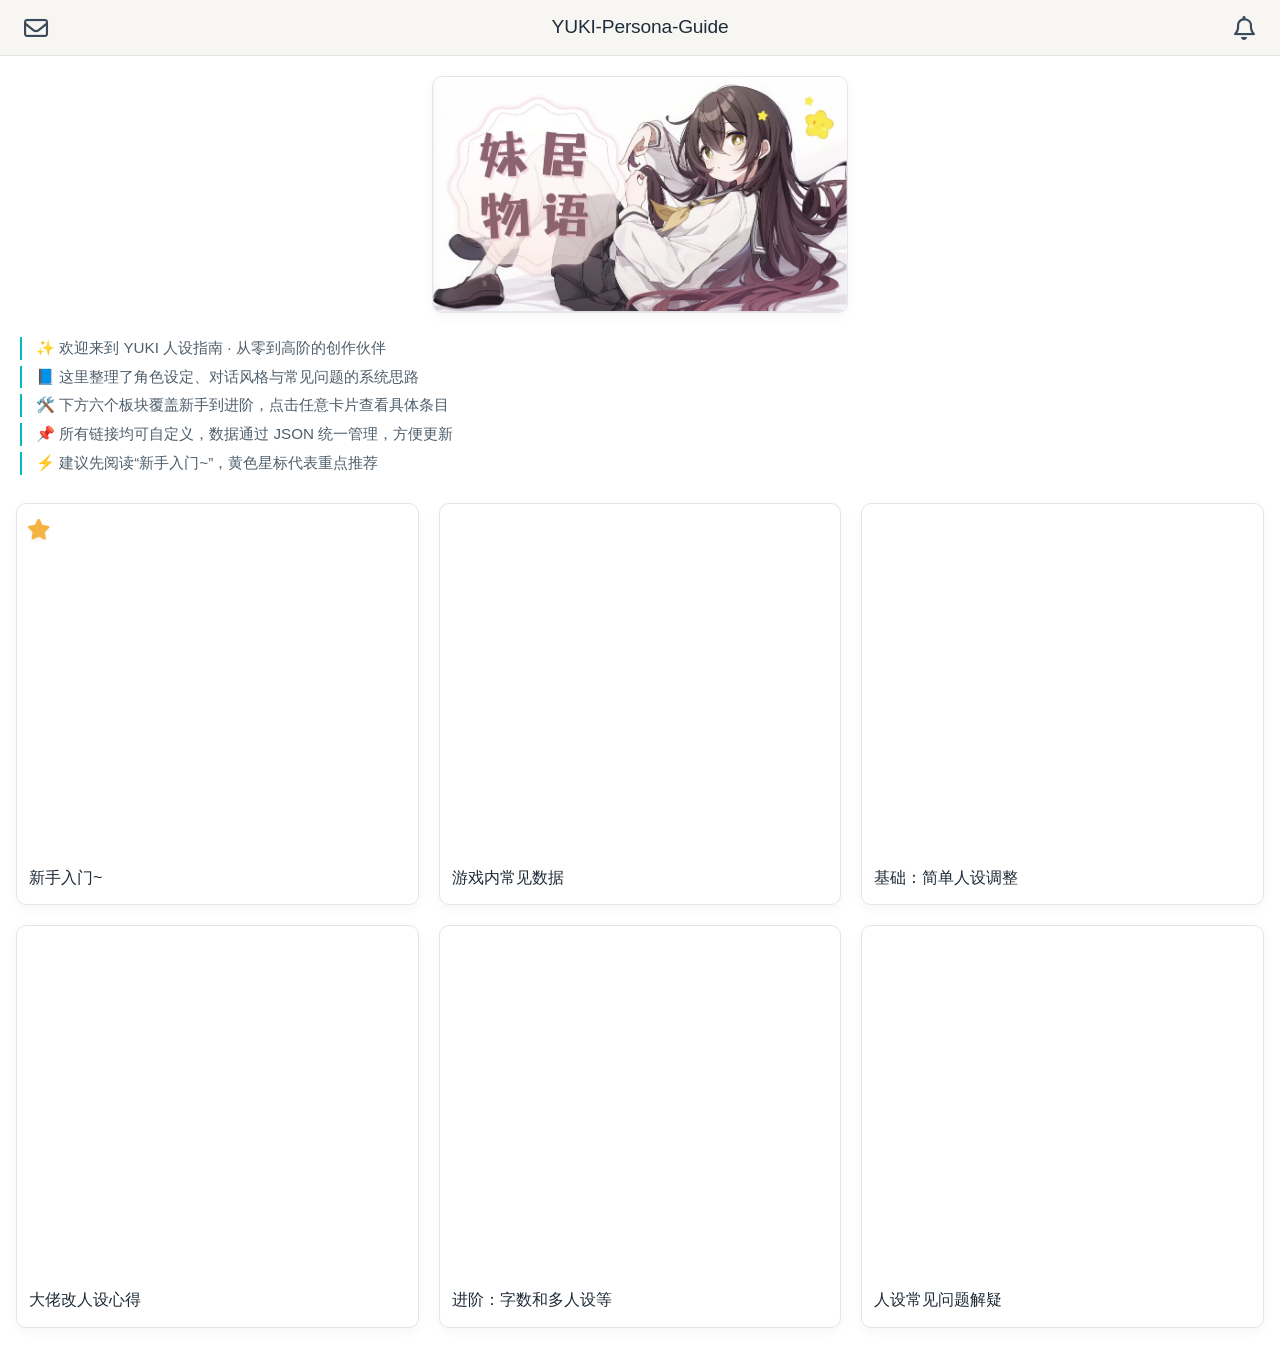
==== index.html @ 78b2bea2 "初始提交 项目的初始提交，基础框架完整。" ====
<!DOCTYPE html>
<html lang="zh-CN">
<head>
  <meta charset="UTF-8">
  <meta name="viewport" content="width=device-width, initial-scale=1.0, maximum-scale=1.0, user-scalable=yes, viewport-fit=cover">
  <title>YUKI-Persona-Guide · 人设指南</title>
  <!-- 极简线条风格，副色 #00BCBE，主体米白/白 -->
  <link rel="stylesheet" href="https://cdnjs.cloudflare.com/ajax/libs/font-awesome/6.0.0-beta3/css/all.min.css">
  <!-- 主样式 -->
  <link rel="stylesheet" href="css/style.css">
</head>
<body>
  <!-- 灰色遮罩层 (模态框背景) -->
  <div class="modal-overlay" id="modalOverlay"></div>

  <!-- ========== 顶部状态条 ========= -->
  <header class="status-bar">
    <div class="status-left">
      <button class="icon-btn" id="contactBtn" aria-label="联系我">
        <i class="far fa-envelope"></i>
      </button>
    </div>
    <div class="status-title">YUKI-Persona-Guide</div>
    <div class="status-right">
      <button class="icon-btn" id="noticeBtn" aria-label="相关事项">
        <i class="far fa-bell"></i>
      </button>
    </div>
  </header>

  <!-- ========== 主内容 ========= -->
  <main class="main-content">
    <!-- 顶部大图 -->
    <div class="hero-image-container">
      <img 
        src="images/hero.jpg" 
        alt="封面图 · 1806x1024" 
        class="hero-image"
        onerror="this.style.backgroundColor='#eaeef2'; this.style.minHeight='180px'; this.src='data:image/svg+xml,%3Csvg%20xmlns%3D%22http%3A%2F%2Fwww.w3.org%2F2000%2Fsvg%22%20width%3D%221806%22%20height%3D%221024%22%3E%3Crect%20width%3D%221806%22%20height%3D%221024%22%20fill%3D%22%23d4e0e8%22%2F%3E%3Ctext%20x%3D%22400%22%20y%3D%22530%22%20font-family%3D%22system-ui%22%20font-size%3D%2242%22%20fill%3D%22%235f7d9c%22%3E1806%C3%971024%3C%2Ftext%3E%3C%2Fsvg%3E'"
      >
    </div>

    <!-- 五行介绍/事项文本区 (预留) -->
    <div class="intro-lines">
      <p class="intro-line">✨ 欢迎来到 YUKI 人设指南 · 从零到高阶的创作伙伴</p>
      <p class="intro-line">📘 这里整理了角色设定、对话风格与常见问题的系统思路</p>
      <p class="intro-line">🛠️ 下方六个板块覆盖新手到进阶，点击任意卡片查看具体条目</p>
      <p class="intro-line">📌 所有链接均可自定义，数据通过 JSON 统一管理，方便更新</p>
      <p class="intro-line">⚡ 建议先阅读“新手入门~”，黄色星标代表重点推荐</p>
    </div>

    <!-- 六个正方形分类卡片 (grid) -->
    <div class="cards-grid" id="cardsGrid">
      <!-- 卡片会通过 JS 动态渲染，保证结构与 JSON 同步，同时也保留静态备用 -->
    </div>
  </main>

  <!-- ========== 模态框：联系我 ========= -->
  <div class="modal-container" id="contactModal">
    <div class="modal-card">
      <div class="modal-header">
        <span class="modal-header-title">联系我</span>
        <button class="modal-close-btn" data-close="contactModal">
          <i class="fas fa-times"></i>
        </button>
      </div>
      <div class="modal-body">
        <div class="contact-content">
          <p style="margin-top: 0; color: #2e3b4e;">📬 你可以通过以下方式找到我：</p>
          <ul class="contact-list">
            <li><i class="far fa-envelope" style="color: #00BCBE; width: 1.6rem;"></i> yuki.guide@persona.work</li>
            <li><i class="fab fa-twitter" style="color: #00BCBE; width: 1.6rem;"></i> @YUKI_Persona</li>
            <li><i class="fab fa-discord" style="color: #00BCBE; width: 1.6rem;"></i> YUKI 服务器 (邀请码见社群)</li>
            <li><i class="fas fa-globe" style="color: #00BCBE; width: 1.6rem;"></i> yuki-persona.wiki</li>
          </ul>
          <p style="font-size: 0.85rem; color: #5f6c7a; margin-bottom: 0;">回复时间：工作日 10:00–18:00</p>
        </div>
      </div>
    </div>
  </div>

  <!-- ========== 模态框：相关事项 (须知，支持滚动条) ========= -->
  <div class="modal-container" id="noticeModal">
    <div class="modal-card notice-modal">
      <div class="modal-header">
        <span class="modal-header-title">📋 相关事项 & 注意</span>
        <button class="modal-close-btn" data-close="noticeModal">
          <i class="fas fa-times"></i>
        </button>
      </div>
      <div class="modal-body notice-body">
        <!-- 这里会写比较多的内容，内置滚动 -->
        <h4 style="margin-top: 0; font-weight: 500;">使用前请阅读</h4>
        <ul style="padding-left: 1.2rem; margin-bottom: 1.5rem;">
          <li>本指南内容基于社区共创，持续更新。</li>
          <li>“新手入门~”带有⭐标记，建议优先阅读。</li>
          <li>每个分类卡片内包含5个常用链接，点击直接跳转。</li>
          <li>手机端两列展示，电脑端三列，触感清爽。</li>
          <li>所有数据存放在 <code>data.json</code>，修改即可更新列表。</li>
        </ul>
        <h4 style="font-weight: 500;">📌 数据更新说明</h4>
        <p>若需增删改分类下的链接，直接编辑 <code>data.json</code> 中对应 <code>items</code> 数组即可，无需改动HTML。每个条目包含 <code>text</code> 和 <code>url</code>。</p>
        <h4 style="font-weight: 500;">🧩 样式微调</h4>
        <p>主色调为极简白 + 青色(#00BCBE)点缀。模态框采用小圆角(6px)，干净利落。状态条为米白色(#F7F6F2)。</p>
        <h4 style="font-weight: 500;">📱 适配特性</h4>
        <p>优先手机设计，电脑端图片宽度约为屏幕1/3并居中。所有触摸区域均足够大。</p>
        <p style="margin-bottom: 0;">——— 更多事项会在此滚动显示 ———</p>
        <p>若有任何问题，请通过“联系我”模态框沟通。感谢使用。</p>
        <p style="color: #4a5a6a;">(你可以继续扩充内容，滚动条会自动出现)</p>
      </div>
    </div>
  </div>

  <!-- ========== 模态框：分类详情 (动态填充) ========= -->
  <div class="modal-container" id="categoryModal">
    <div class="modal-card category-detail-modal">
      <div class="modal-header category-modal-header">
        <span class="modal-header-title" id="categoryModalTitle">新手入门~</span>
        <button class="modal-close-btn" data-close="categoryModal">
          <i class="fas fa-times"></i>
        </button>
      </div>
      <div class="modal-body category-modal-body">
        <ul class="category-link-list" id="categoryLinkList">
          <!-- JS 动态填充列表项 -->
        </ul>
      </div>
    </div>
  </div>

  <!-- JavaScript -->
  <script src="js/main.js"></script>
</body>
</html>
---- css/style.css ----
/* css/style.css */
/* 极简白 + 青色 #00BCBE，线条干净，小圆角 */
:root {
  --bg-body: #FFFFFF;
  --bg-status: #F7F6F2;      /* 米白色顶部条 */
  --accent-cyan: #00BCBE;
  --text-primary: #1E2A36;
  --text-secondary: #4F5E6B;
  --border-light: #E2E6E9;
  --gray-muted: #F0F3F5;
  --modal-header-bg: #F4F6F8;  /* 浅灰头 */
  --shadow-sm: 0 4px 12px rgba(0, 0, 0, 0.04);
  --radius-sm: 6px;            /* 较小圆弧，几何感 */
  --radius-md: 10px;
  --transition: all 0.15s ease;
}

* {
  margin: 0;
  padding: 0;
  box-sizing: border-box;
}

body {
  font-family: 'Inter', -apple-system, BlinkMacSystemFont, 'Segoe UI', Roboto, Helvetica, sans-serif;
  background: var(--bg-body);
  color: var(--text-primary);
  line-height: 1.5;
  -webkit-font-smoothing: antialiased;
}

/* 状态条 */
.status-bar {
  display: flex;
  align-items: center;
  justify-content: space-between;
  background: var(--bg-status);
  padding: 0 16px;
  height: 56px;
  border-bottom: 1px solid var(--border-light);
  position: sticky;
  top: 0;
  z-index: 10;
}

.status-left, .status-right {
  display: flex;
  align-items: center;
  width: 48px;
}

.status-left {
  justify-content: flex-start;
}
.status-right {
  justify-content: flex-end;
}

.status-title {
  font-weight: 540;
  font-size: 1.2rem;
  letter-spacing: -0.01em;
  color: #1f2e3c;
  text-align: center;
  flex: 1;
}

.icon-btn {
  background: transparent;
  border: none;
  font-size: 1.5rem;
  color: #3a4a5a;
  width: 40px;
  height: 40px;
  display: flex;
  align-items: center;
  justify-content: center;
  border-radius: 40px;
  cursor: pointer;
  transition: background 0.1s;
}
.icon-btn:hover {
  background: rgba(0, 0, 0, 0.02);
}
.icon-btn:active {
  background: rgba(0, 188, 190, 0.08);
  color: var(--accent-cyan);
}

/* 主内容区 */
.main-content {
  max-width: 1280px;
  margin: 0 auto;
  padding: 0 16px 36px;
}

/* 图片容器 */
.hero-image-container {
  margin: 20px 0 24px;
  display: flex;
  justify-content: center;
}

.hero-image {
  display: block;
  width: 100%;
  height: auto;
  max-width: 100%;
  border-radius: var(--radius-md);
  border: 1px solid var(--border-light);
  background: #f2f6f9;
  object-fit: cover;
  box-shadow: var(--shadow-sm);
}

/* 电脑端：图片宽度约为屏幕1/3，且居中；手机端自然铺满 */
@media (min-width: 768px) {
  .hero-image {
    width: 33.333%;
    max-width: 600px;
    min-width: 280px;
  }
}

/* 五行介绍文本 */
.intro-lines {
  margin: 24px 0 28px;
  padding: 0 4px;
}

.intro-line {
  font-size: 0.95rem;
  color: var(--text-secondary);
  margin-bottom: 6px;
  line-height: 1.5;
  border-left: 2px solid var(--accent-cyan);
  padding-left: 14px;
}

/* 卡片网格 */
.cards-grid {
  display: grid;
  grid-template-columns: repeat(2, 1fr);
  gap: 16px;
  margin-top: 8px;
}

/* 正方形卡片 */
.category-card {
  aspect-ratio: 1 / 1;
  background: #FFFFFF;
  border: 1px solid var(--border-light);
  border-radius: var(--radius-md);
  padding: 16px 12px;
  display: flex;
  flex-direction: column;
  position: relative;
  box-shadow: var(--shadow-sm);
  transition: transform 0.1s, border-color 0.1s;
  cursor: pointer;
  user-select: none;
  /* 无悬浮效果，只保留点击动画 */
}
.category-card:active {
  transform: scale(0.98);
  border-color: var(--accent-cyan);
  background-color: #fbfdff;
}

/* 卡片标题 */
.card-title {
  font-size: 0.95rem;
  font-weight: 540;
  line-height: 1.35;
  color: #1E2A36;
  word-break: break-word;
  margin-top: auto;  /* 让标题靠近底部，但也可灵活 */
  align-self: flex-start;
  max-width: 90%;
}

/* 星标图标 (左上角) */
.card-star {
  position: absolute;
  top: 10px;
  left: 10px;
  color: #F5B342;
  font-size: 1.3rem;
  filter: drop-shadow(0 2px 2px rgba(0,0,0,0.05));
  z-index: 2;
}

/* 电脑端三列 */
@media (min-width: 640px) {
  .cards-grid {
    grid-template-columns: repeat(3, 1fr);
    gap: 20px;
  }
  .card-title {
    font-size: 1rem;
  }
}

/* ---------- 模态框遮罩层 ---------- */
.modal-overlay {
  position: fixed;
  top: 0; left: 0; width: 100%; height: 100%;
  background: rgba(30, 35, 40, 0.5);  /* 灰色半透明，让后面变灰 */
  backdrop-filter: blur(1px);
  z-index: 90;
  opacity: 0;
  visibility: hidden;
  transition: opacity 0.2s, visibility 0.2s;
}
.modal-overlay.active {
  opacity: 1;
  visibility: visible;
}

/* 模态框容器（居中） */
.modal-container {
  position: fixed;
  top: 0; left: 0; width: 100%; height: 100%;
  display: flex;
  align-items: center;
  justify-content: center;
  z-index: 100;
  opacity: 0;
  visibility: hidden;
  transition: opacity 0.2s, visibility 0.2s;
  pointer-events: none;
  padding: 16px;
}
.modal-container.active {
  opacity: 1;
  visibility: visible;
  pointer-events: auto;
}

/* 模态卡片 —— 简洁几何，小圆角 */
.modal-card {
  background: #FFFFFF;
  width: 100%;
  max-width: 460px;
  max-height: 75vh;
  border-radius: var(--radius-sm);  /* 6px 较小圆弧 */
  box-shadow: 0 18px 35px -8px rgba(0, 0, 0, 0.15), 0 0 0 1px rgba(0,0,0,0.02);
  display: flex;
  flex-direction: column;
  overflow: hidden;
  border: 1px solid #dee4e8;
}

/* 头部 (浅灰色) */
.modal-header {
  display: flex;
  align-items: center;
  justify-content: space-between;
  padding: 14px 18px;
  background: #F3F5F7;   /* 较淡的灰色 */
  border-bottom: 1px solid var(--border-light);
  border-radius: var(--radius-sm) var(--radius-sm) 0 0;
}

.modal-header-title {
  font-weight: 560;
  font-size: 1.1rem;
  color: #1a2938;
  letter-spacing: -0.2px;
}

.modal-close-btn {
  background: none;
  border: none;
  font-size: 1.4rem;
  line-height: 1;
  cursor: pointer;
  color: #5b6f7e;
  width: 32px;
  height: 32px;
  display: flex;
  align-items: center;
  justify-content: center;
  border-radius: 20px;
  transition: background 0.1s;
}
.modal-close-btn:hover {
  background: rgba(0,0,0,0.03);
}
.modal-close-btn:active {
  background: rgba(0,188,190,0.1);
  color: #008b8d;
}

/* 主体区域 */
.modal-body {
  padding: 20px 18px;
  overflow-y: auto;
  color: #2e3f4e;
}

/* 须知模态框专用滚动 (更明显滚动条) */
.notice-body {
  max-height: 60vh;
  overflow-y: auto;
  scrollbar-width: thin;
  scrollbar-color: #bcccd4 #f1f4f6;
}
.notice-body::-webkit-scrollbar {
  width: 6px;
}
.notice-body::-webkit-scrollbar-track {
  background: #f1f4f6;
  border-radius: 10px;
}
.notice-body::-webkit-scrollbar-thumb {
  background: #bcccd4;
  border-radius: 10px;
}

/* 分类模态框 —— 与联系/须知有微妙不同：头部背景稍深一点点，但依然和谐 */
.category-modal-header {
  background: #EAEFF3; 
}
.category-modal-body {
  max-height: 58vh;
  overflow-y: auto;
  scrollbar-width: thin;
}

/* 列表样式 */
.category-link-list {
  list-style: none;
  padding: 0;
  margin: 0;
}
.category-link-list li {
  border-bottom: 1px solid #edf1f4;
}
.category-link-list li:last-child {
  border-bottom: none;
}
.category-link-list a {
  display: block;
  padding: 14px 6px 14px 0;
  text-decoration: none;
  font-size: 1rem;
  color: var(--text-primary);
  transition: color 0.1s, padding-left 0.1s;
  border-radius: 4px;
}
.category-link-list a i {
  margin-right: 10px;
  color: var(--accent-cyan);
  font-size: 0.9rem;
  width: 1.4rem;
  text-align: center;
}
.category-link-list a:active {
  color: #00696b;
  padding-left: 6px;
}

/* 联系列表 */
.contact-list {
  list-style: none;
  margin: 16px 0 12px;
}
.contact-list li {
  display: flex;
  align-items: center;
  padding: 8px 0;
  border-bottom: 1px dashed #dee6ec;
  font-size: 0.95rem;
}
.contact-list li i {
  margin-right: 12px;
}

/* 其他辅助 */
code {
  background: #eef2f5;
  padding: 2px 6px;
  border-radius: 12px;
  font-size: 0.85em;
}

/* 简单重置 */
button {
  font-family: inherit;
}
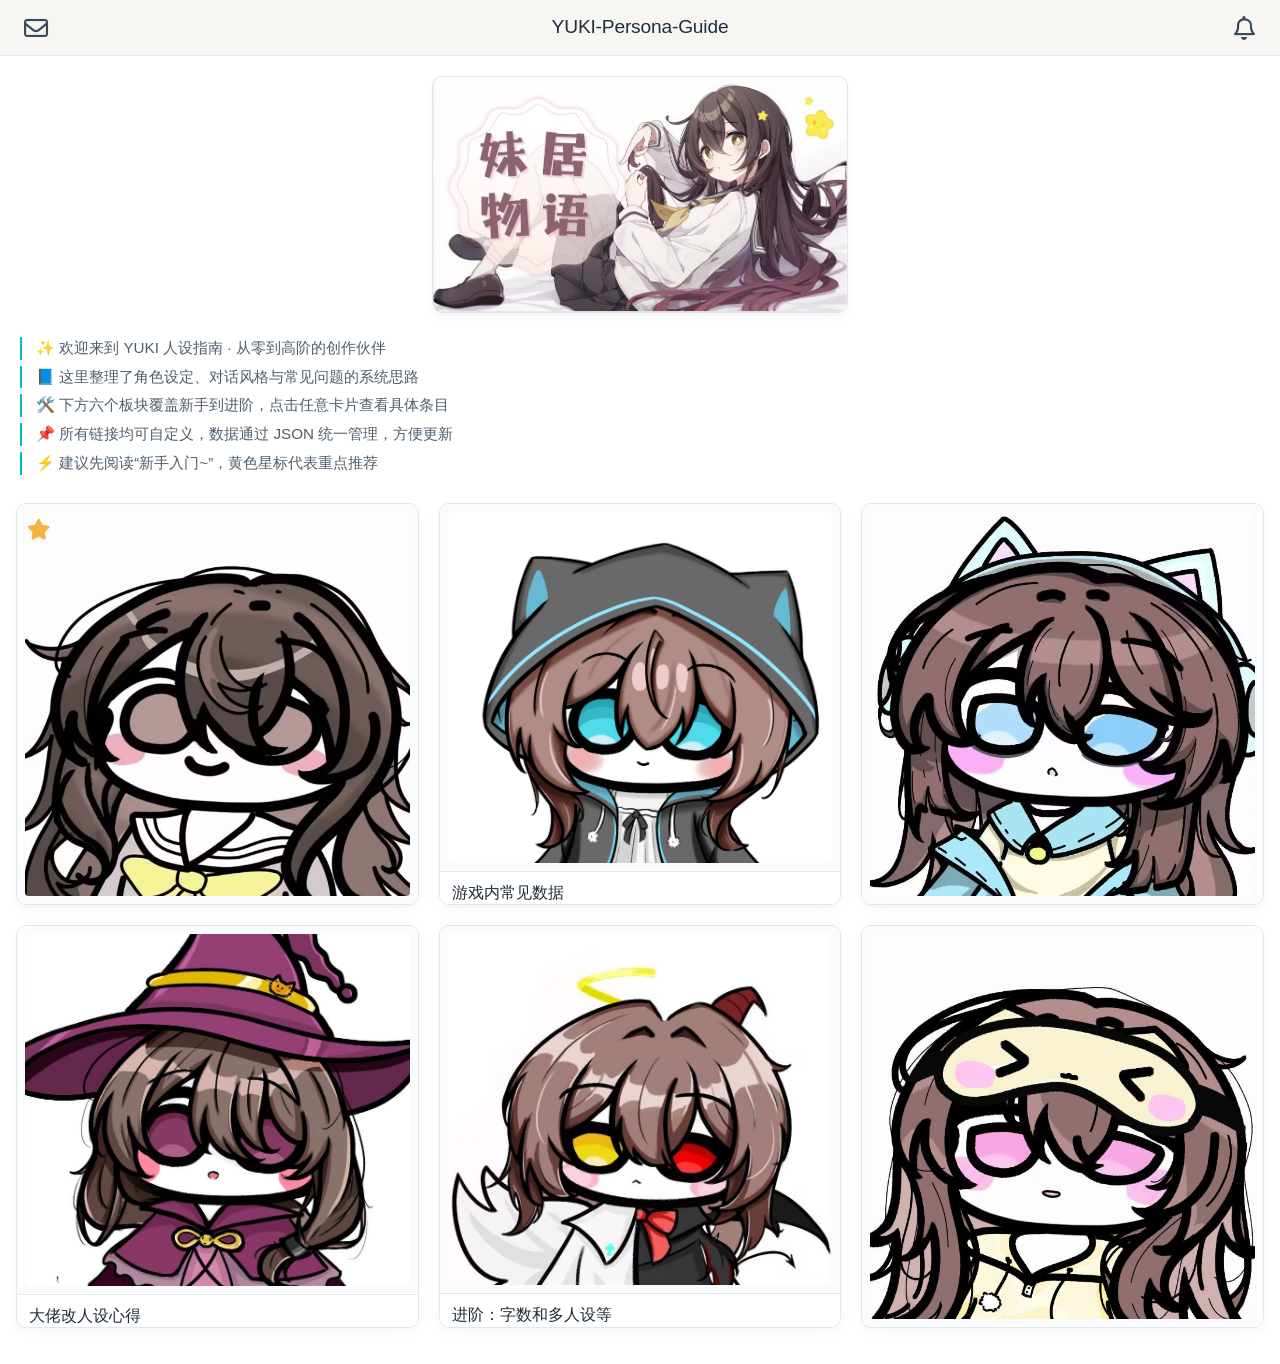
==== commit 3d1ae3f7: "样式更新 卡片内部新增 card-img-wrapper 和 card-title-bar 结构。" ====
--- a/index.html
+++ b/index.html
@@ -71,7 +71,6 @@
             <li><i class="far fa-envelope" style="color: #00BCBE; width: 1.6rem;"></i> yuki.guide@persona.work</li>
             <li><i class="fab fa-twitter" style="color: #00BCBE; width: 1.6rem;"></i> @YUKI_Persona</li>
             <li><i class="fab fa-discord" style="color: #00BCBE; width: 1.6rem;"></i> YUKI 服务器 (邀请码见社群)</li>
-            <li><i class="fas fa-globe" style="color: #00BCBE; width: 1.6rem;"></i> yuki-persona.wiki</li>
           </ul>
           <p style="font-size: 0.85rem; color: #5f6c7a; margin-bottom: 0;">回复时间：工作日 10:00–18:00</p>
         </div>
--- a/css/style.css
+++ b/css/style.css
@@ -1,8 +1,6 @@
-/* css/style.css */
-/* 极简白 + 青色 #00BCBE，线条干净，小圆角 */
 :root {
   --bg-body: #FFFFFF;
-  --bg-status: #F7F6F2;      /* 米白色顶部条 */
+  --bg-status: #F7F6F2;      /* 顶部条 */
   --accent-cyan: #00BCBE;
   --text-primary: #1E2A36;
   --text-secondary: #4F5E6B;
@@ -10,7 +8,7 @@
   --gray-muted: #F0F3F5;
   --modal-header-bg: #F4F6F8;  /* 浅灰头 */
   --shadow-sm: 0 4px 12px rgba(0, 0, 0, 0.04);
-  --radius-sm: 6px;            /* 较小圆弧，几何感 */
+  --radius-sm: 6px;
   --radius-md: 10px;
   --transition: all 0.15s ease;
 }
@@ -113,7 +111,6 @@
   box-shadow: var(--shadow-sm);
 }
 
-/* 电脑端：图片宽度约为屏幕1/3，且居中；手机端自然铺满 */
 @media (min-width: 768px) {
   .hero-image {
     width: 33.333%;
@@ -122,7 +119,7 @@
   }
 }
 
-/* 五行介绍文本 */
+/* 主页的五行文本 */
 .intro-lines {
   margin: 24px 0 28px;
   padding: 0 4px;
@@ -151,7 +148,6 @@
   background: #FFFFFF;
   border: 1px solid var(--border-light);
   border-radius: var(--radius-md);
-  padding: 16px 12px;
   display: flex;
   flex-direction: column;
   position: relative;
@@ -159,7 +155,8 @@
   transition: transform 0.1s, border-color 0.1s;
   cursor: pointer;
   user-select: none;
-  /* 无悬浮效果，只保留点击动画 */
+  overflow: hidden;   /* 保证圆角裁边 */
+  padding: 0;
 }
 .category-card:active {
   transform: scale(0.98);
@@ -167,19 +164,53 @@
   background-color: #fbfdff;
 }
 
-/* 卡片标题 */
+/* 图片包裹（填充卡片上部，四周留小间距） */
+.card-img-wrapper {
+  flex: 1;
+  padding: 8px;
+  display: flex;
+  align-items: center;
+  justify-content: center;
+  background: #f9fbfc;  /* 极浅灰底，衬托图片 */
+  position: relative;
+}
+
+.card-img-wrapper img {
+  width: 100%;
+  height: 100%;
+  object-fit: contain;   /* 图片完整显示，保持正方形比例 */
+  border-radius: 4px;
+}
+
+/* 图片加载失败时的占位元素 */
+.card-img-placeholder {
+  position: absolute;
+  top: 50%;
+  left: 50%;
+  transform: translate(-50%, -50%);
+  font-size: 2.5rem;
+  color: #ccc;
+}
+
+/* 底部白色标题栏（类似状态条效果） */
+.card-title-bar {
+  background: #FFFFFF;
+  padding: 10px 12px;
+  border-top: 1px solid var(--border-light);
+  flex-shrink: 0;
+}
+
+/* 卡片标题文字 */
 .card-title {
   font-size: 0.95rem;
   font-weight: 540;
   line-height: 1.35;
   color: #1E2A36;
   word-break: break-word;
-  margin-top: auto;  /* 让标题靠近底部，但也可灵活 */
-  align-self: flex-start;
-  max-width: 90%;
-}
-
-/* 星标图标 (左上角) */
+  display: block;
+}
+
+/* 星标图标 (左上角，独立于卡片流) */
 .card-star {
   position: absolute;
   top: 10px;
@@ -190,7 +221,7 @@
   z-index: 2;
 }
 
-/* 电脑端三列 */
+/* 电脑端，三列 */
 @media (min-width: 640px) {
   .cards-grid {
     grid-template-columns: repeat(3, 1fr);
@@ -237,7 +268,7 @@
   pointer-events: auto;
 }
 
-/* 模态卡片 —— 简洁几何，小圆角 */
+/* 模态卡片 */
 .modal-card {
   background: #FFFFFF;
   width: 100%;
@@ -257,7 +288,7 @@
   align-items: center;
   justify-content: space-between;
   padding: 14px 18px;
-  background: #F3F5F7;   /* 较淡的灰色 */
+  background: #F3F5F7;
   border-bottom: 1px solid var(--border-light);
   border-radius: var(--radius-sm) var(--radius-sm) 0 0;
 }
@@ -270,26 +301,28 @@
 }
 
 .modal-close-btn {
-  background: none;
-  border: none;
-  font-size: 1.4rem;
-  line-height: 1;
-  cursor: pointer;
-  color: #5b6f7e;
-  width: 32px;
-  height: 32px;
-  display: flex;
-  align-items: center;
-  justify-content: center;
-  border-radius: 20px;
-  transition: background 0.1s;
-}
+    background: none;
+    border: none;
+    font-size: 1.4rem;
+    line-height: 1;
+    cursor: pointer;
+    color: #5b6f7e;
+    width: 32px;
+    height: 32px;
+    display: flex;
+    align-items: center;
+    justify-content: center;
+    border-radius: 20px;
+    transition: background 0.1s;
+}
+
 .modal-close-btn:hover {
-  background: rgba(0,0,0,0.03);
-}
+    background: rgba(0, 0, 0, 0.02);
+}
+
 .modal-close-btn:active {
-  background: rgba(0,188,190,0.1);
-  color: #008b8d;
+    background: transparent;
+    color: #5b6f7e;
 }
 
 /* 主体区域 */
@@ -299,7 +332,7 @@
   color: #2e3f4e;
 }
 
-/* 须知模态框专用滚动 (更明显滚动条) */
+/* 须知模态框滚动条 */
 .notice-body {
   max-height: 60vh;
   overflow-y: auto;
@@ -318,7 +351,7 @@
   border-radius: 10px;
 }
 
-/* 分类模态框 —— 与联系/须知有微妙不同：头部背景稍深一点点，但依然和谐 */
+/* 分类模态框 */
 .category-modal-header {
   background: #EAEFF3; 
 }
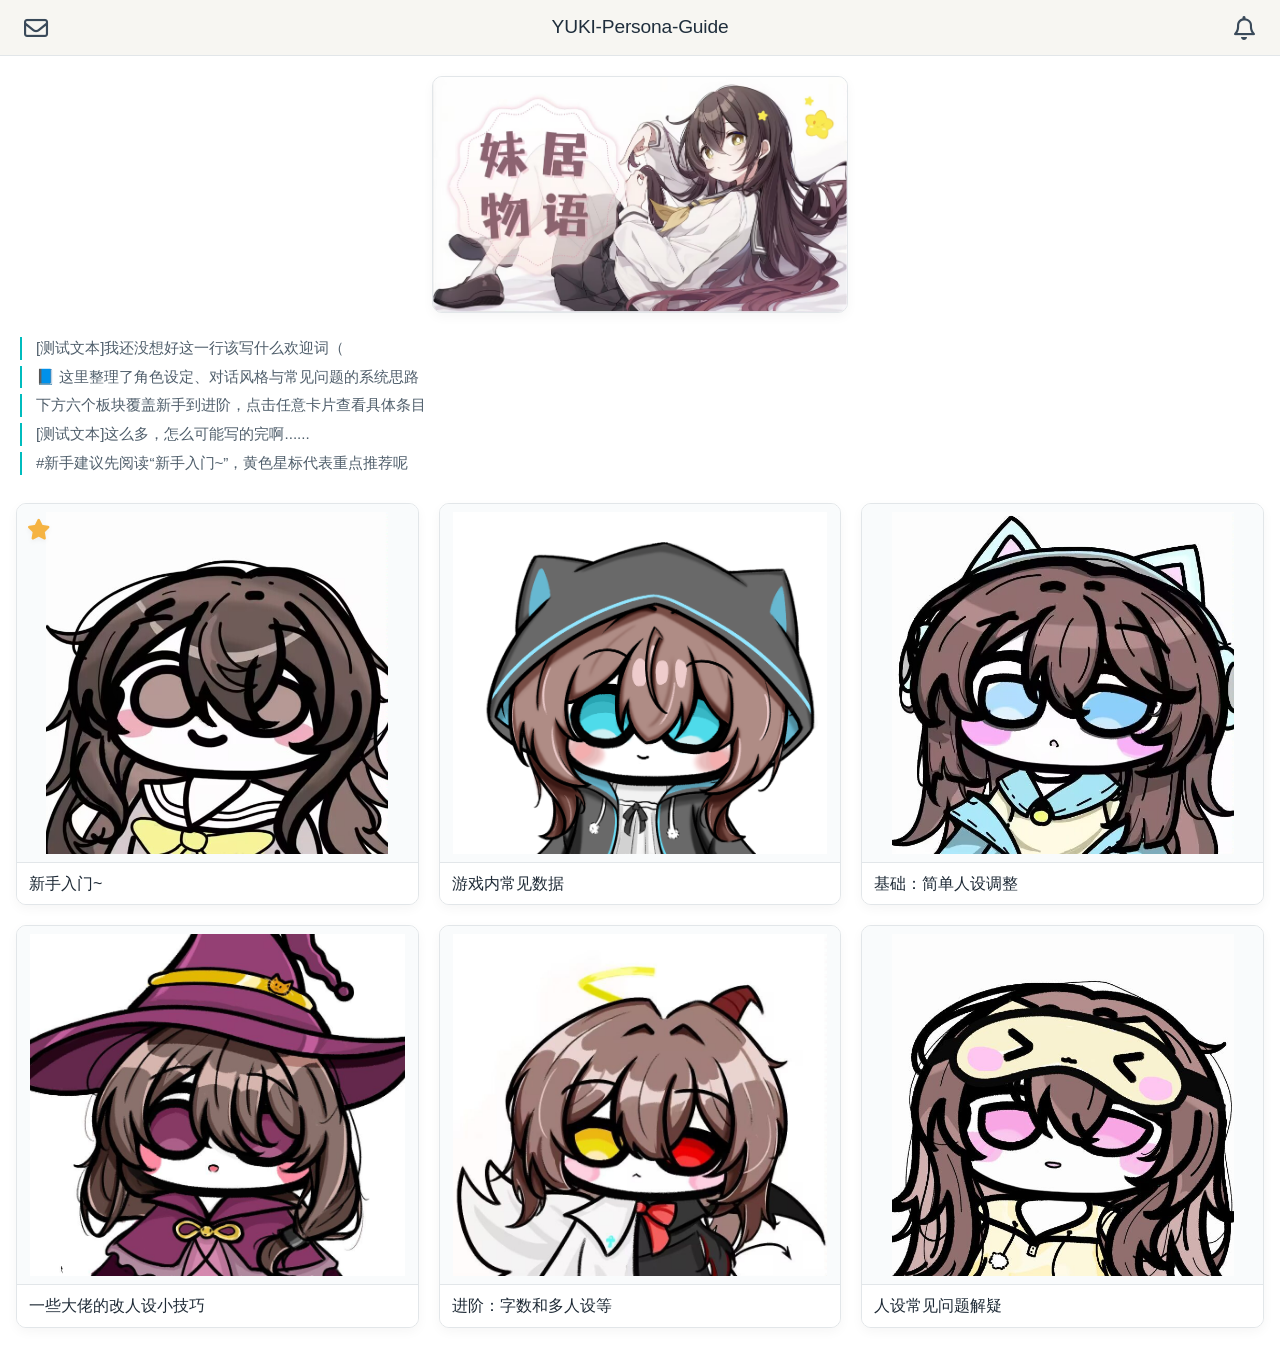
==== commit f0b8428c: "文本更新 这是一个不重要的更新（" ====
--- a/index.html
+++ b/index.html
@@ -4,13 +4,13 @@
   <meta charset="UTF-8">
   <meta name="viewport" content="width=device-width, initial-scale=1.0, maximum-scale=1.0, user-scalable=yes, viewport-fit=cover">
   <title>YUKI-Persona-Guide · 人设指南</title>
-  <!-- 极简线条风格，副色 #00BCBE，主体米白/白 -->
+  <!-- 副色 #00BCBE，主体米白/白 -->
   <link rel="stylesheet" href="https://cdnjs.cloudflare.com/ajax/libs/font-awesome/6.0.0-beta3/css/all.min.css">
   <!-- 主样式 -->
   <link rel="stylesheet" href="css/style.css">
 </head>
 <body>
-  <!-- 灰色遮罩层 (模态框背景) -->
+  <!-- 模态框背景 -->
   <div class="modal-overlay" id="modalOverlay"></div>
 
   <!-- ========== 顶部状态条 ========= -->
@@ -42,14 +42,14 @@
 
     <!-- 五行介绍/事项文本区 (预留) -->
     <div class="intro-lines">
-      <p class="intro-line">✨ 欢迎来到 YUKI 人设指南 · 从零到高阶的创作伙伴</p>
+      <p class="intro-line">[测试文本]我还没想好这一行该写什么欢迎词（</p>
       <p class="intro-line">📘 这里整理了角色设定、对话风格与常见问题的系统思路</p>
-      <p class="intro-line">🛠️ 下方六个板块覆盖新手到进阶，点击任意卡片查看具体条目</p>
-      <p class="intro-line">📌 所有链接均可自定义，数据通过 JSON 统一管理，方便更新</p>
-      <p class="intro-line">⚡ 建议先阅读“新手入门~”，黄色星标代表重点推荐</p>
+      <p class="intro-line">下方六个板块覆盖新手到进阶，点击任意卡片查看具体条目</p>
+      <p class="intro-line">[测试文本]这么多，怎么可能写的完啊......</p>
+      <p class="intro-line">#新手建议先阅读“新手入门~”，黄色星标代表重点推荐呢</p>
     </div>
 
-    <!-- 六个正方形分类卡片 (grid) -->
+    <!-- 分类卡片 (grid) -->
     <div class="cards-grid" id="cardsGrid">
       <!-- 卡片会通过 JS 动态渲染，保证结构与 JSON 同步，同时也保留静态备用 -->
     </div>
@@ -66,13 +66,13 @@
       </div>
       <div class="modal-body">
         <div class="contact-content">
-          <p style="margin-top: 0; color: #2e3b4e;">📬 你可以通过以下方式找到我：</p>
+          <p style="margin-top: 0; color: #2e3b4e;">你可以通过以下方式找到我：</p>
           <ul class="contact-list">
-            <li><i class="far fa-envelope" style="color: #00BCBE; width: 1.6rem;"></i> yuki.guide@persona.work</li>
-            <li><i class="fab fa-twitter" style="color: #00BCBE; width: 1.6rem;"></i> @YUKI_Persona</li>
-            <li><i class="fab fa-discord" style="color: #00BCBE; width: 1.6rem;"></i> YUKI 服务器 (邀请码见社群)</li>
+            <li><i class="far fa-envelope" style="color: #00BCBE; width: 1.6rem;"></i> zeke729103@163.com</li>
+            <li><i class="fab fa-twitter" style="color: #00BCBE; width: 1.6rem;"></i> ......</li>
+            <li><i class="fab fa-discord" style="color: #00BCBE; width: 1.6rem;"></i> ......</li>
           </ul>
-          <p style="font-size: 0.85rem; color: #5f6c7a; margin-bottom: 0;">回复时间：工作日 10:00–18:00</p>
+          <p style="font-size: 0.85rem; color: #5f6c7a; margin-bottom: 0;">回复时间：......</p>
         </div>
       </div>
     </div>
--- a/css/style.css
+++ b/css/style.css
@@ -171,8 +171,9 @@
   display: flex;
   align-items: center;
   justify-content: center;
-  background: #f9fbfc;  /* 极浅灰底，衬托图片 */
-  position: relative;
+  background: #f9fbfc;
+  position: relative;      /* 为占位符提供定位参考 */
+  overflow: hidden;        /* 防止任何内容意外溢出 */
 }
 
 .card-img-wrapper img {
